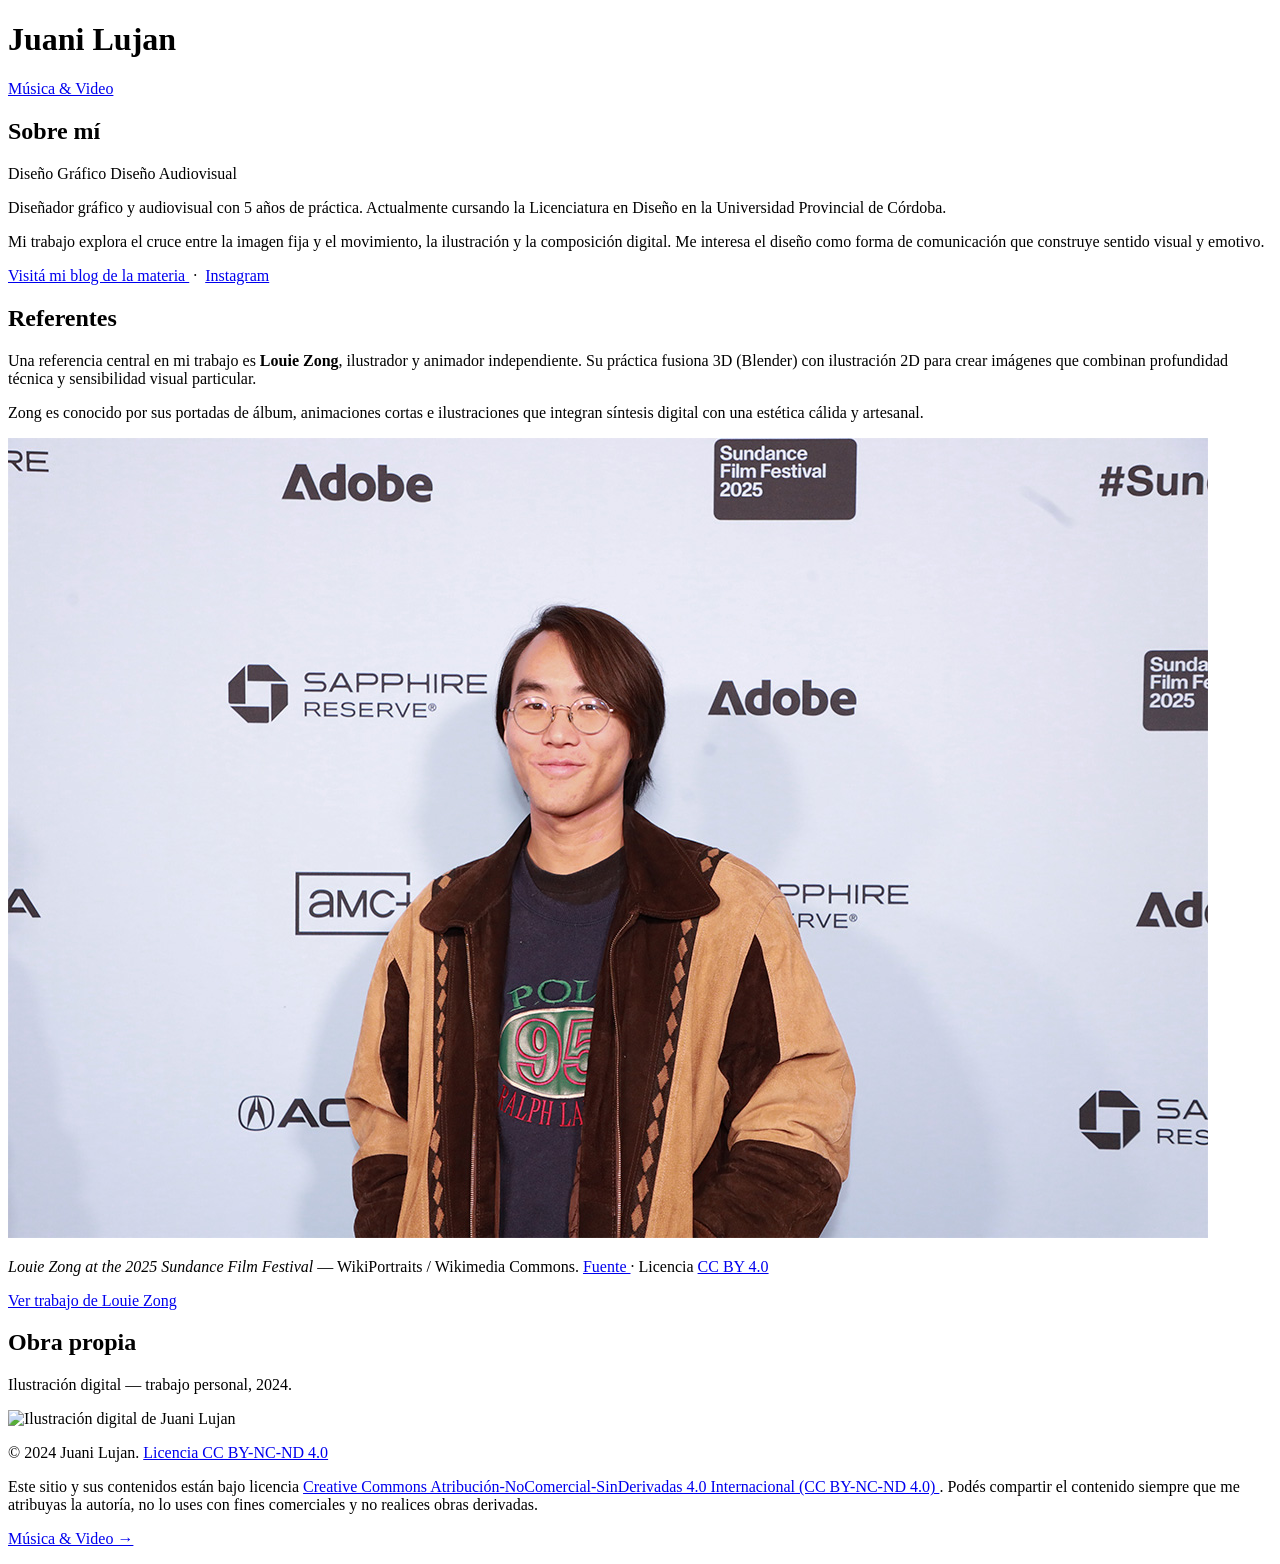
==== index.html @ 04c6b1a2 "Add files via upload" ====
<!DOCTYPE html>
<html lang="es">
<head>
  <meta charset="UTF-8">
  <meta name="viewport" content="width=device-width, initial-scale=1.0">
  <title>Juani Lujan — Portfolio</title>
  <link rel="preconnect" href="https://fonts.googleapis.com">
  <link rel="preconnect" href="https://fonts.gstatic.com" crossorigin>
  <link href="https://fonts.googleapis.com/css2?family=Syne:wght@400;700;800&family=Lora:ital,wght@0,400;0,500;1,400&display=swap" rel="stylesheet">
  <link rel="stylesheet" href="styles.css">
</head>
<body>

  <header>
    <h1>Juani <span>Lujan</span></h1>
    <nav>
      <a href="media.html">Música &amp; Video</a>
    </nav>
  </header>

  <main>

    <!-- Presentación -->
    <section>
      <h2>Sobre mí</h2>
      <span class="tag tag-azul">Diseño Gráfico</span>
      <span class="tag tag-naranja">Diseño Audiovisual</span>
      <p class="intro-texto">
        Diseñador gráfico y audiovisual con 5 años de práctica. 
        Actualmente cursando la Licenciatura en Diseño 
        en la Universidad Provincial de Córdoba.
      </p>
      <p>
        Mi trabajo explora el cruce entre la imagen fija y el movimiento, 
        la ilustración y la composición digital. Me interesa el diseño 
        como forma de comunicación que construye sentido visual y emotivo.
      </p>
      <p>
        <a href="https://juanilujan.wordpress.com" target="_blank" rel="noopener">
          Visitá mi blog de la materia
        </a>
        &nbsp;·&nbsp;
        <a href="https://www.instagram.com/real_rulo/" target="_blank" rel="noopener">
          Instagram
        </a>
      </p>
    </section>

    <!-- Referentes -->
    <section>
      <h2>Referentes</h2>
      <p>
        Una referencia central en mi trabajo es <strong>Louie Zong</strong>, 
        ilustrador y animador independiente. Su práctica fusiona 3D (Blender) 
        con ilustración 2D para crear imágenes que combinan profundidad técnica 
        y sensibilidad visual particular.
      </p>
      <p>
        Zong es conocido por sus portadas de álbum, animaciones cortas 
        e ilustraciones que integran síntesis digital con una estética 
        cálida y artesanal.
      </p>
      <img
        class="obra"
        src="images/louie-zong.jpg"
        alt="Louie Zong en el Festival de Sundance 2025"
      >
      <p class="atribucion">
        <em>Louie Zong at the 2025 Sundance Film Festival</em> — 
        WikiPortraits / Wikimedia Commons. 
        <a href="https://commons.wikimedia.org/wiki/File:Louie_Zong_at_the_2025_Sundance_Film_Festival.jpg" target="_blank" rel="noopener">
          Fuente
        </a> · Licencia 
        <a href="https://creativecommons.org/licenses/by/4.0/" target="_blank" rel="noopener">
          CC BY 4.0
        </a>
      </p>
      <p>
        <a href="https://everynoise.com/research/louie-zong" target="_blank" rel="noopener">
          Ver trabajo de Louie Zong
        </a>
      </p>
    </section>

    <!-- Obra -->
    <section>
      <h2>Obra propia</h2>
      <p>Ilustración digital — trabajo personal, 2024.</p>
      <img 
        class="obra"
        src="images/ilustración-1.jpg" 
        alt="Ilustración digital de Juani Lujan"
      >
      <p class="atribucion">
        © 2024 Juani Lujan. 
        <a rel="license" href="https://creativecommons.org/licenses/by-nc-nd/4.0/" target="_blank">
          Licencia CC BY-NC-ND 4.0
        </a>
      </p>
    </section>

  </main>

  <footer>
    <!-- Licencia CC BY-NC-ND embebida en HTML, requerimiento punto 8 -->
    <div class="licencia" vocab="https://creativecommons.org/ns#" typeof="Work">
      <p>
        Este sitio y sus contenidos están bajo licencia 
        <a rel="license" href="https://creativecommons.org/licenses/by-nc-nd/4.0/" target="_blank">
          Creative Commons Atribución-NoComercial-SinDerivadas 4.0 Internacional (CC BY-NC-ND 4.0)
        </a>.
        Podés compartir el contenido siempre que me atribuyas la autoría, 
        no lo uses con fines comerciales y no realices obras derivadas.
      </p>
    </div>
    <p>
      <a href="media.html">Música &amp; Video →</a>
    </p>
  </footer>

</body>
</html>
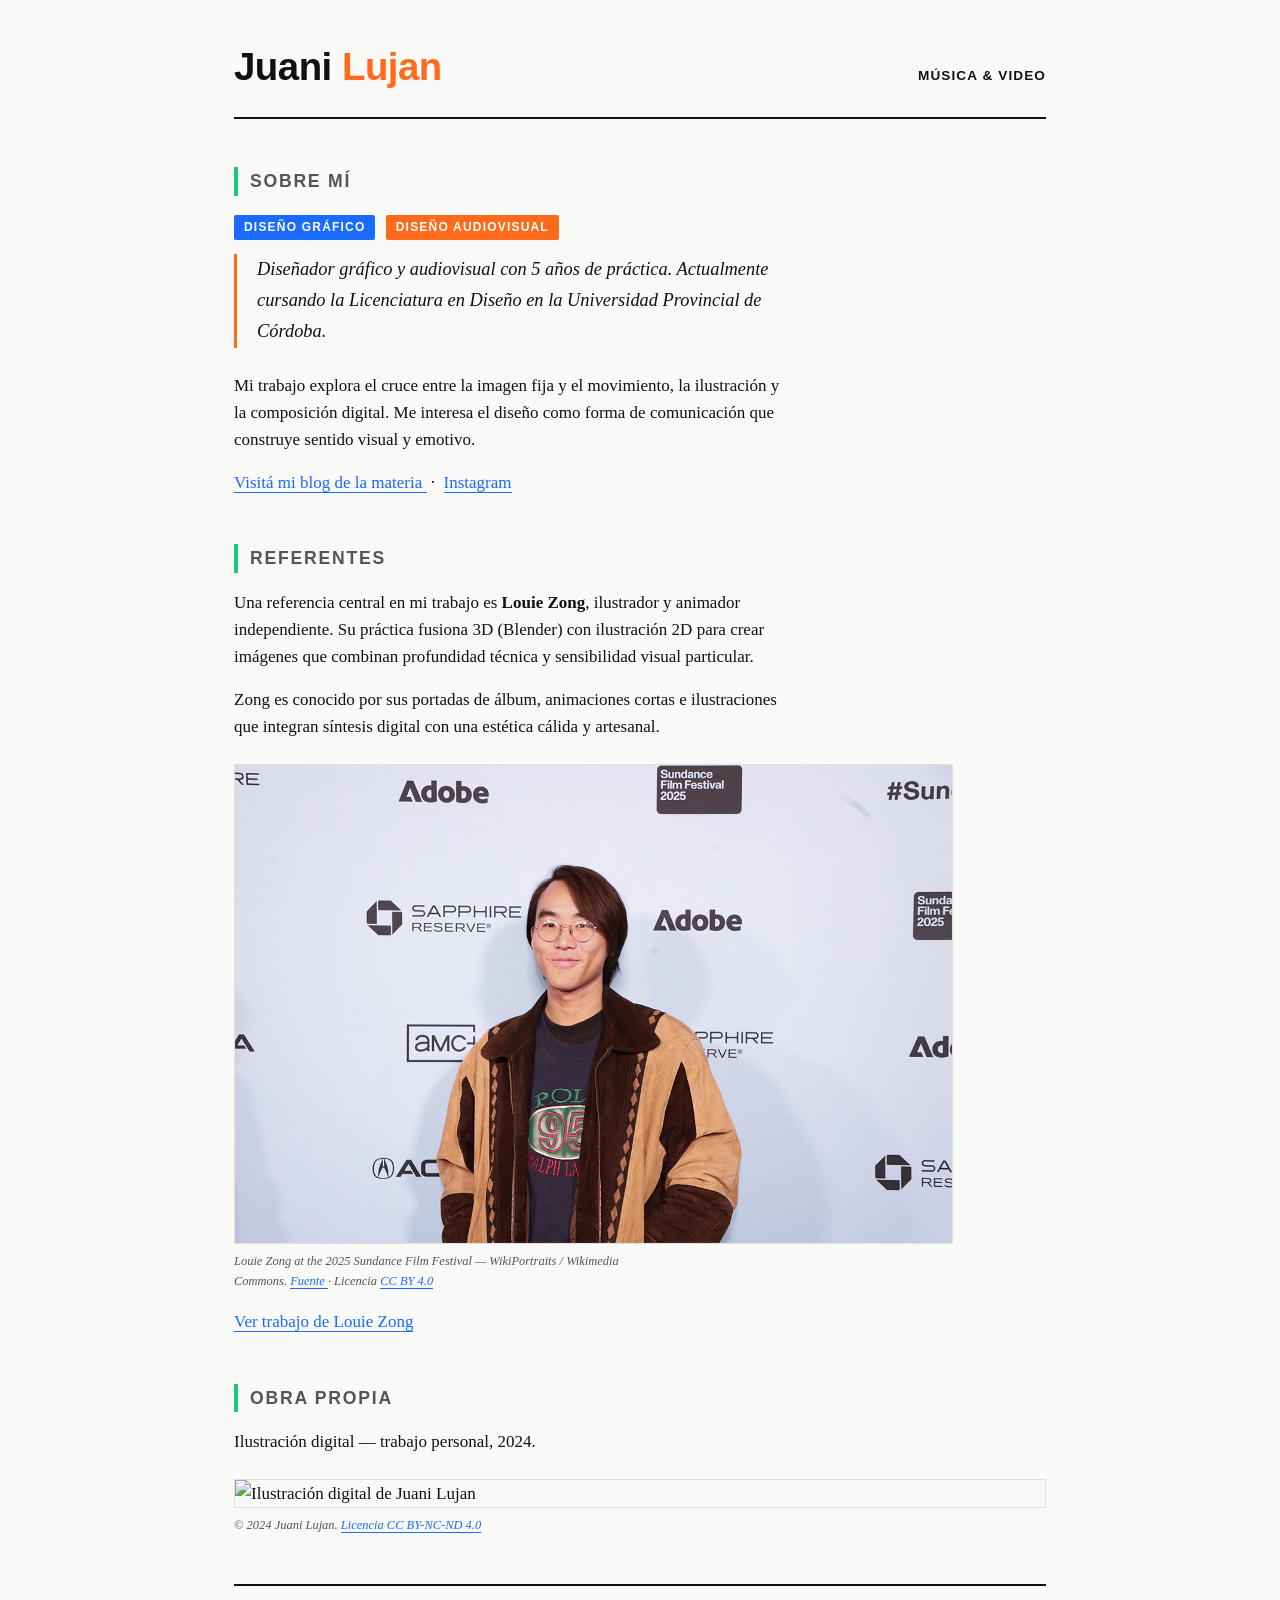
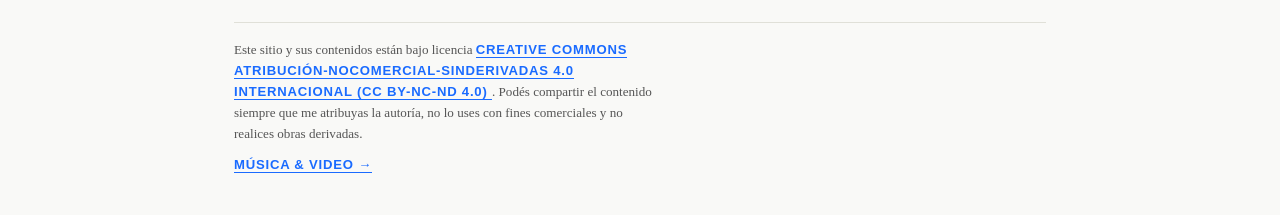
==== commit ce607440: "Update index.html" ====
--- a/index.html
+++ b/index.html
@@ -7,7 +7,7 @@
   <link rel="preconnect" href="https://fonts.googleapis.com">
   <link rel="preconnect" href="https://fonts.gstatic.com" crossorigin>
   <link href="https://fonts.googleapis.com/css2?family=Syne:wght@400;700;800&family=Lora:ital,wght@0,400;0,500;1,400&display=swap" rel="stylesheet">
-  <link rel="stylesheet" href="styles.css">
+  <link rel="stylesheet" href="style.css">
 </head>
 <body>
 
--- a/style.css
+++ b/style.css
@@ -0,0 +1,193 @@
+/* Google Fonts */
+@import url('https://fonts.googleapis.com/css2?family=Syne:wght@400;700;800&family=Lora:ital,wght@0,400;0,500;1,400&display=swap');
+
+/* Variables de color */
+:root {
+  --azul: #1A6BFF;
+  --naranja: #FF6B1A;
+  --verde: #1ACC7A;
+  --negro: #111111;
+  --gris: #555555;
+  --fondo: #F9F9F7;
+  --borde: #E0E0D8;
+}
+
+/* Reset y base */
+*, *::before, *::after {
+  box-sizing: border-box;
+  margin: 0;
+  padding: 0;
+}
+
+body {
+  font-family: 'Lora', Georgia, serif;
+  font-size: 17px;
+  line-height: 1.6;
+  color: var(--negro);
+  background-color: var(--fondo);
+  max-width: 860px;
+  margin: 0 auto;
+  padding: 0 24px;
+}
+
+/* Header */
+header {
+  display: flex;
+  justify-content: space-between;
+  align-items: baseline;
+  padding: 36px 0 20px;
+  border-bottom: 2px solid var(--negro);
+  margin-bottom: 48px;
+}
+
+header h1 {
+  font-family: 'Syne', sans-serif;
+  font-weight: 800;
+  font-size: 2.4rem;
+  letter-spacing: -0.5px;
+  color: var(--negro);
+}
+
+header h1 span {
+  color: var(--naranja);
+}
+
+nav a {
+  font-family: 'Syne', sans-serif;
+  font-size: 0.85rem;
+  font-weight: 700;
+  letter-spacing: 0.08em;
+  text-transform: uppercase;
+  color: var(--negro);
+  text-decoration: none;
+  border-bottom: 2px solid transparent;
+  padding-bottom: 2px;
+  transition: border-color 0.2s ease;
+}
+
+nav a:hover {
+  border-bottom-color: var(--azul);
+  color: var(--azul);
+}
+
+/* Secciones */
+section {
+  margin-bottom: 48px;
+}
+
+h2 {
+  font-family: 'Syne', sans-serif;
+  font-size: 1.1rem;
+  font-weight: 700;
+  letter-spacing: 0.1em;
+  text-transform: uppercase;
+  color: var(--gris);
+  margin-bottom: 16px;
+  border-left: 4px solid var(--verde);
+  padding-left: 12px;
+}
+
+p {
+  max-width: 65ch;
+  margin-bottom: 16px;
+  color: var(--negro);
+}
+
+/* Destacado intro */
+.intro-texto {
+  font-size: 1.15rem;
+  line-height: 1.7;
+  font-style: italic;
+  color: var(--negro);
+  border-left: 3px solid var(--naranja);
+  padding-left: 20px;
+  margin-bottom: 24px;
+}
+
+/* Enlace estilizado */
+a {
+  color: var(--azul);
+  text-decoration: none;
+  border-bottom: 1px solid var(--azul);
+  transition: color 0.2s, border-color 0.2s;
+}
+
+a:hover {
+  color: var(--naranja);
+  border-bottom-color: var(--naranja);
+}
+
+/* Imagen */
+.obra {
+  margin: 24px 0 8px;
+  display: block;
+  max-width: 100%;
+  max-height: 480px;
+  object-fit: cover;
+  border: 1px solid var(--borde);
+}
+
+.atribucion {
+  font-size: 0.78rem;
+  color: var(--gris);
+  font-style: italic;
+  margin-top: 6px;
+}
+
+/* Licencia */
+.licencia {
+  font-size: 0.82rem;
+  color: var(--gris);
+  border-top: 1px solid var(--borde);
+  padding-top: 16px;
+  margin-top: 8px;
+}
+
+/* Footer */
+footer {
+  border-top: 2px solid var(--negro);
+  padding: 28px 0 40px;
+  margin-top: 24px;
+  display: flex;
+  flex-direction: column;
+  gap: 10px;
+}
+
+footer p {
+  font-size: 0.82rem;
+  color: var(--gris);
+  margin-bottom: 0;
+}
+
+footer a {
+  font-family: 'Syne', sans-serif;
+  font-size: 0.82rem;
+  font-weight: 700;
+  letter-spacing: 0.06em;
+  text-transform: uppercase;
+}
+
+/* Tag de área */
+.tag {
+  display: inline-block;
+  font-family: 'Syne', sans-serif;
+  font-size: 0.75rem;
+  font-weight: 700;
+  letter-spacing: 0.1em;
+  text-transform: uppercase;
+  padding: 3px 10px;
+  border-radius: 2px;
+  margin-right: 6px;
+  margin-bottom: 14px;
+}
+
+.tag-azul { background: var(--azul); color: white; }
+.tag-naranja { background: var(--naranja); color: white; }
+.tag-verde { background: var(--verde); color: white; }
+
+/* Responsive básico */
+@media (max-width: 600px) {
+  header { flex-direction: column; gap: 12px; }
+  header h1 { font-size: 1.8rem; }
+  body { font-size: 16px; }
+}
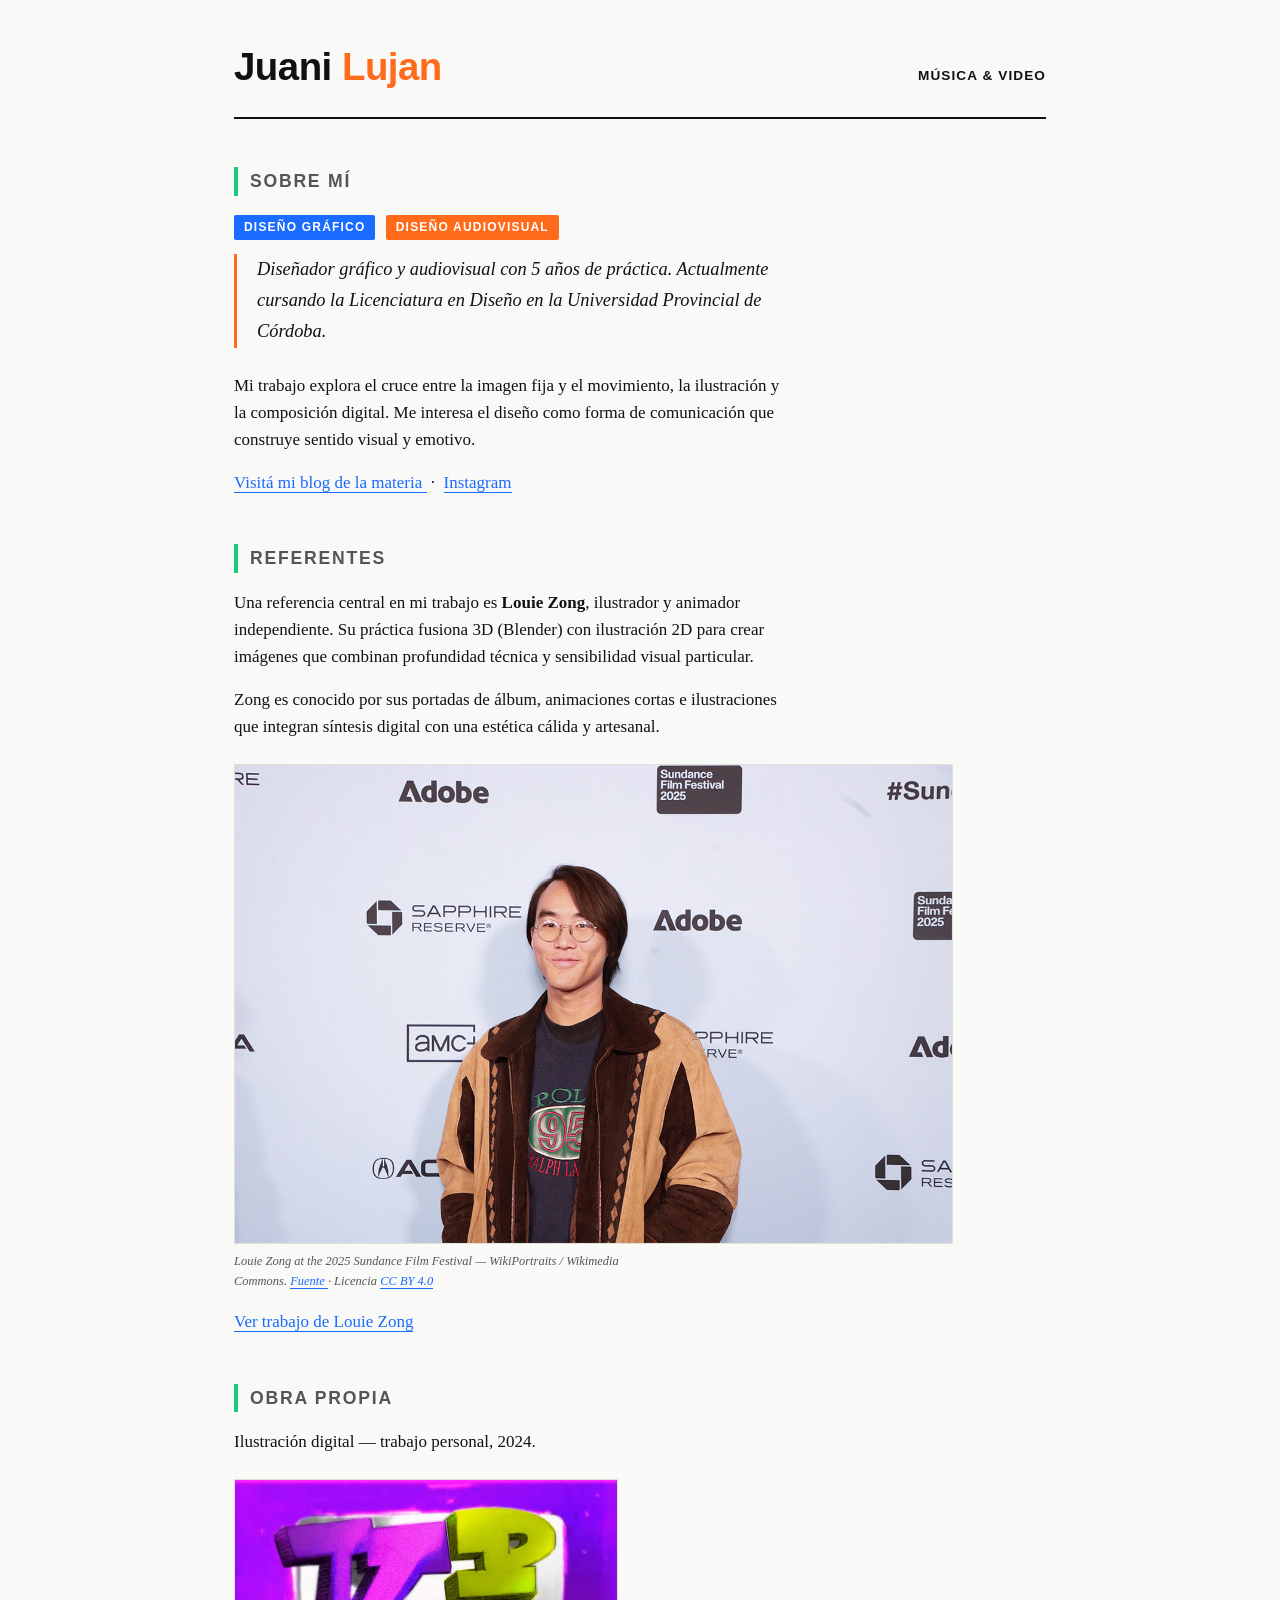
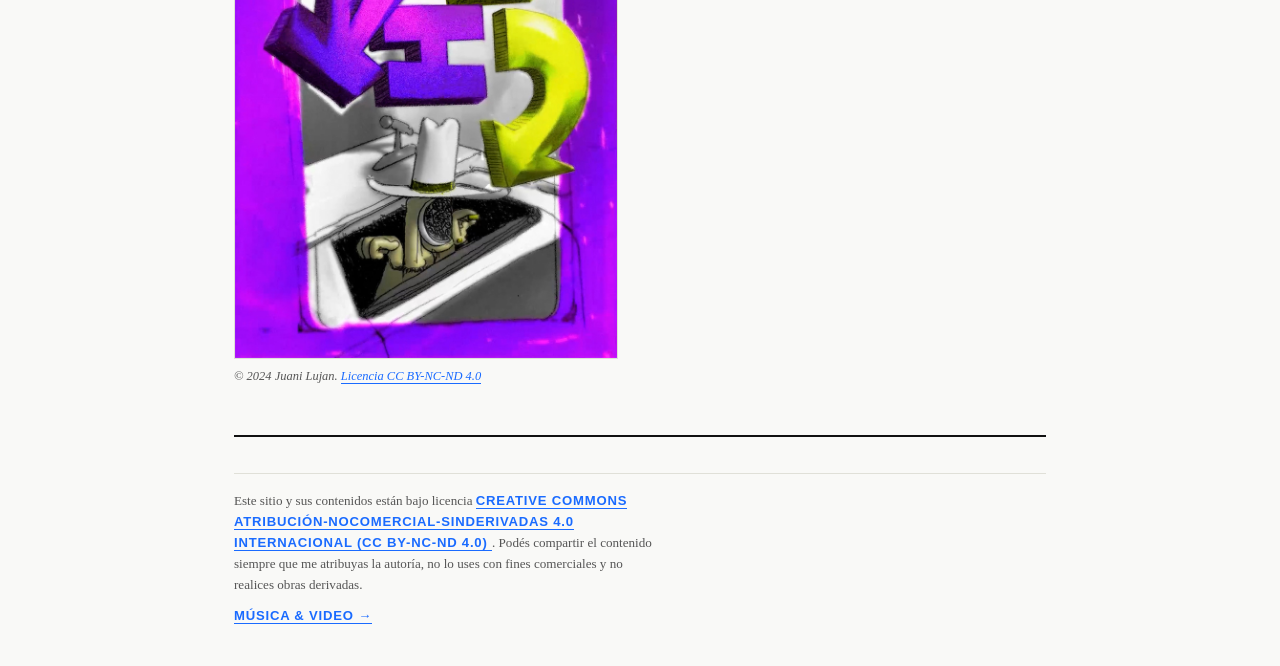
==== commit 99d1ca26: "Update index.html" ====
--- a/index.html
+++ b/index.html
@@ -75,8 +75,8 @@
           CC BY 4.0
         </a>
       </p>
-      <p>
-        <a href="https://everynoise.com/research/louie-zong" target="_blank" rel="noopener">
+       <p>
+        <a href="https://www.louiezong.com" target="_blank" rel="noopener">
           Ver trabajo de Louie Zong
         </a>
       </p>
@@ -88,7 +88,7 @@
       <p>Ilustración digital — trabajo personal, 2024.</p>
       <img 
         class="obra"
-        src="images/ilustración-1.jpg" 
+        src="images/ilustracion-1.jpg" 
         alt="Ilustración digital de Juani Lujan"
       >
       <p class="atribucion">
